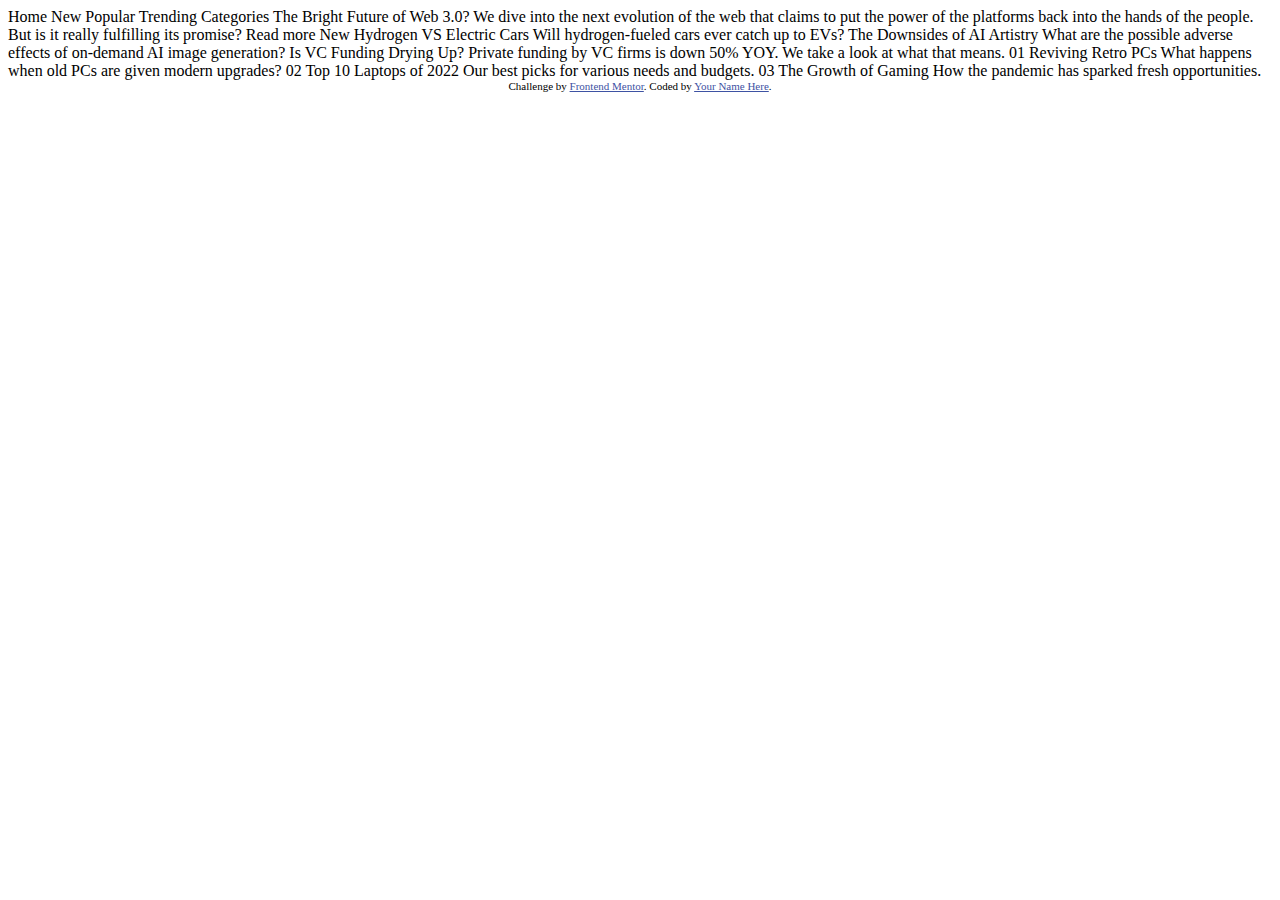
==== index1.html @ 0a506f28 "add a new file" ====
<!DOCTYPE html>
<html lang="en">
<head>
  <meta charset="UTF-8">
  <meta name="viewport" content="width=device-width, initial-scale=1.0"> <!-- displays site properly based on user's device -->

  <link rel="icon" type="image/png" sizes="32x32" href="./assets/images/favicon-32x32.png">

  <title>Frontend Mentor | News homepage</title>

  <!-- Feel free to remove these styles or customise in your own stylesheet 👍 -->
  <style>
    .attribution { font-size: 11px; text-align: center; }
    .attribution a { color: hsl(228, 45%, 44%); }
  </style>
</head>
<body>
<div class="container">


</div>
  Home
  New
  Popular
  Trending
  Categories

  The Bright Future of Web 3.0?

  We dive into the next evolution of the web that claims to put the power of the platforms back into the hands of the people.
  But is it really fulfilling its promise?

  Read more

  New

  Hydrogen VS Electric Cars
  Will hydrogen-fueled cars ever catch up to EVs?

  The Downsides of AI Artistry
  What are the possible adverse effects of on-demand AI image generation?

  Is VC Funding Drying Up?
  Private funding by VC firms is down 50% YOY. We take a look at what that means.

  01
  Reviving Retro PCs
  What happens when old PCs are given modern upgrades?

  02
  Top 10 Laptops of 2022
  Our best picks for various needs and budgets.

  03
  The Growth of Gaming
  How the pandemic has sparked fresh opportunities.

  <div class="attribution">
    Challenge by <a href="https://www.frontendmentor.io?ref=challenge" target="_blank">Frontend Mentor</a>.
    Coded by <a href="#">Your Name Here</a>.
  </div>
</body>
</html>
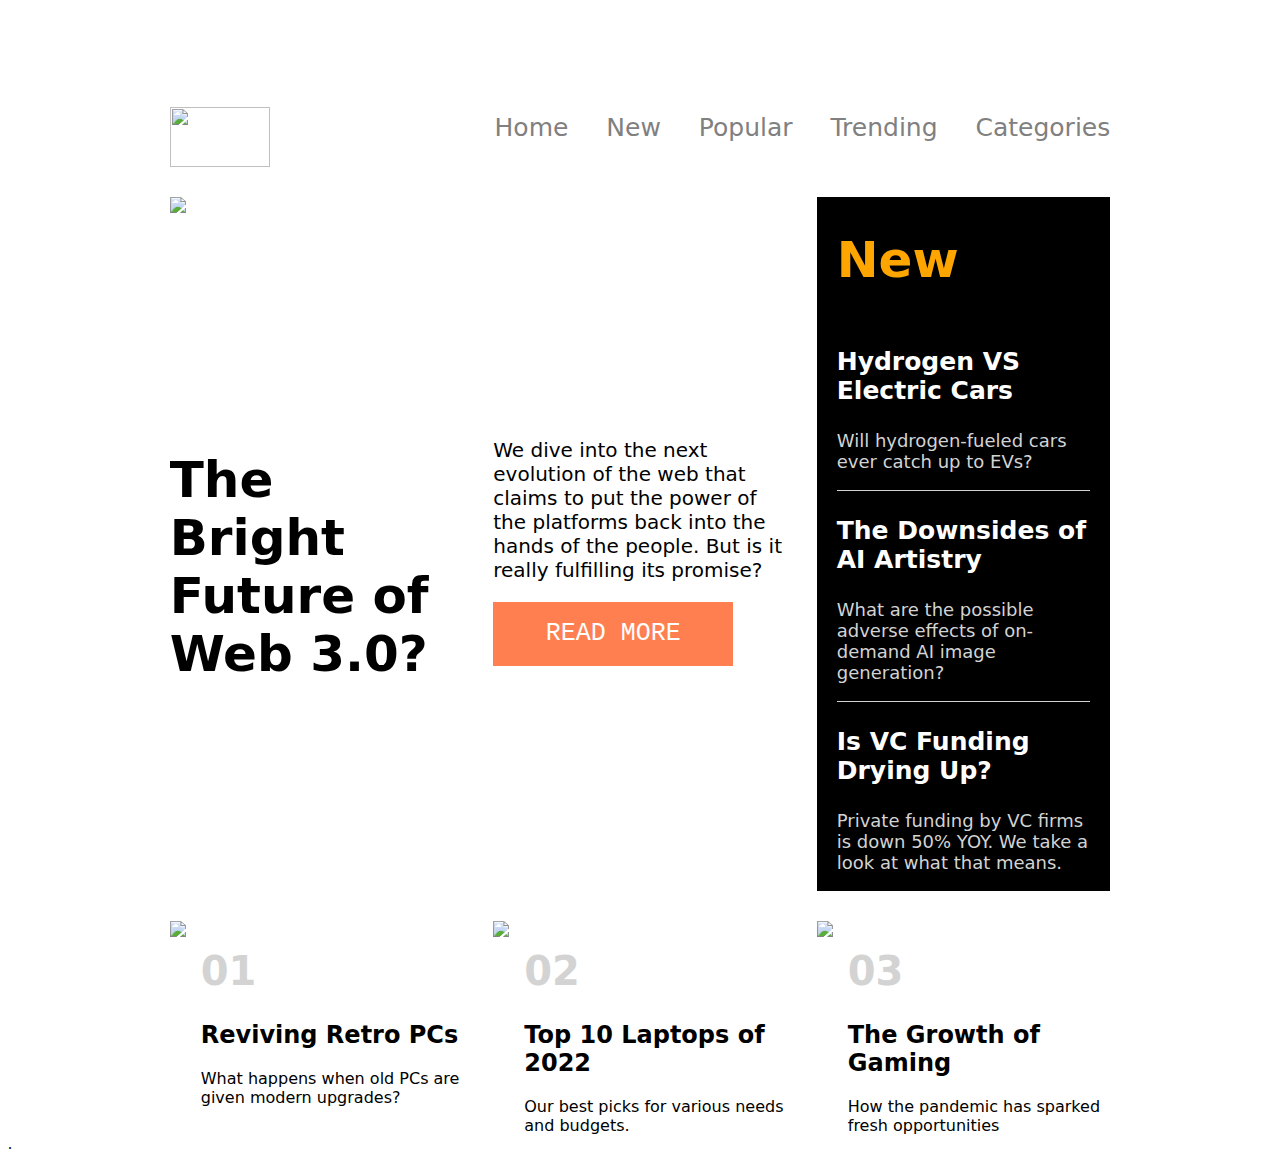
==== commit 96d2dd8a: "wrap the design" ====
--- a/index1.html
+++ b/index1.html
@@ -4,11 +4,11 @@
   <meta charset="UTF-8">
   <meta name="viewport" content="width=device-width, initial-scale=1.0"> <!-- displays site properly based on user's device -->
 
-  <link rel="icon" type="image/png" sizes="32x32" href="./assets/images/favicon-32x32.png">
+  <link rel="icon" type="image/png" sizes="32x32" href="assets1/images/favicon-32x32.png">
 
   <title>Frontend Mentor | News homepage</title>
 
-  <!-- Feel free to remove these styles or customise in your own stylesheet 👍 -->
+  <link rel="stylesheet" href="styles1.css">
   <style>
     .attribution { font-size: 11px; text-align: center; }
     .attribution a { color: hsl(228, 45%, 44%); }
@@ -16,48 +16,74 @@
 </head>
 <body>
 <div class="container">
+  <div class="header">
+    <img class="logo" src="/news-homepage/assets1/images/logo.svg" width="100px" height="60px">
+    <p class="header">
+      Home New Popular Trending Categories
+    </p>
+  </div>
+
+  <div class="bigImage">
+    <img class="colorful" src="/news-homepage/assets1/images/image-web-3-desktop.jpg" width="920">
+  </div>
+  <div class="blackBox">
+
+    <h1 class="new">New</h1>
+
+      <div class="boxText">
+        <h3> Hydrogen VS Electric Cars </h3>
+        <p class="blackBox">Will hydrogen-fueled cars ever catch up to EVs?</p>
+      </div>
+      <div class="boxText">
+        <h3>The Downsides of AI Artistry</h3>
+        <p class="blackBox">What are the possible adverse effects of on-demand AI image generation?</p>
+      </div>
+      <div>
+        <h3>Is VC Funding Drying Up?</h3>
+        <p class="blackBox">Private funding by VC firms is down 50% YOY. We take a look at what that means.</p>
+      </div>
+
+
+  </div>
+  <div class="bigTitle">
+    <h1 class="bigTitle">The Bright Future of Web 3.0?</h1>
+  </div>
+  <div class="button">
+    <p class ="text">We dive into the next evolution of the web that claims to put the power of the platforms back into the hands of the people.
+      But is it really fulfilling its promise?</p>
+    <div class="partButton"> READ MORE</div>
+  </div>
+  <div class="first">
+    <img class="computer" src="/news-homepage/assets1/images/image-retro-pcs.jpg" height="200">
+    <div class="smallText">
+      <h1>01</h1>
+      <h2>Reviving Retro PCs</h2>
+      What happens when old PCs are given modern upgrades?
+    </div>
+
+  </div>
+  <div class="second">
+    <img class="keyboard" src="/news-homepage/assets1/images/image-top-laptops.jpg" height="200">
+    <div class="smallText">
+      <h1>02</h1>
+      <h2>Top 10 Laptops of 2022</h2>
+      Our best picks for various needs and budgets.
+    </div>
+  </div>
+  <div class="third">
+    <img class="gaming" src="/news-homepage/assets1/images/image-gaming-growth.jpg" height="200">
+    <div class="smallText">
+      <h1>03</h1>
+      <h2>The Growth of Gaming</h2>
+      How the pandemic has sparked fresh opportunities
+    </div>
+  </div>
 
 
 </div>
-  Home
-  New
-  Popular
-  Trending
-  Categories
 
-  The Bright Future of Web 3.0?
 
-  We dive into the next evolution of the web that claims to put the power of the platforms back into the hands of the people.
-  But is it really fulfilling its promise?
 
-  Read more
-
-  New
-
-  Hydrogen VS Electric Cars
-  Will hydrogen-fueled cars ever catch up to EVs?
-
-  The Downsides of AI Artistry
-  What are the possible adverse effects of on-demand AI image generation?
-
-  Is VC Funding Drying Up?
-  Private funding by VC firms is down 50% YOY. We take a look at what that means.
-
-  01
-  Reviving Retro PCs
-  What happens when old PCs are given modern upgrades?
-
-  02
-  Top 10 Laptops of 2022
-  Our best picks for various needs and budgets.
-
-  03
-  The Growth of Gaming
-  How the pandemic has sparked fresh opportunities.
-
-  <div class="attribution">
-    Challenge by <a href="https://www.frontendmentor.io?ref=challenge" target="_blank">Frontend Mentor</a>.
-    Coded by <a href="#">Your Name Here</a>.
-  </div>
 </body>
 </html>
+.--- a/styles1.css
+++ b/styles1.css
@@ -0,0 +1,132 @@
+body{
+    background-color: Off-white;
+}
+.container {
+    display: grid;
+    background-color: Off-white;
+    grid-template-columns: repeat(8, 1fr);
+    grid-template-rows:minmax(50px, auto);
+    grid-gap: 30px;
+
+}
+div.header {
+    display: flex;
+    grid-column:2/8;
+    grid-row:2/3;
+    align-items: flex-end;
+    justify-content: space-between;
+}
+div.bigImage{
+    display: flex;
+    grid-column:2/4;
+    grid-row:3/3;
+    justify-content: flex-start;
+}
+div.blackBox{
+    display: flex;
+    grid-column:6/8;
+    grid-row: 3/5;
+    background-color: black;
+    flex-direction: column;
+    font-family: Inter, system-ui;
+    padding-left: 20px;
+    padding-right: 20px;
+    justify-content: space-around;
+}
+p.header{
+    font-size: 25px;
+    color: gray;
+    font-family: Inter, system-ui;
+    word-spacing: 30px;
+}
+h1.new{
+    display: flex;
+    color: orange;
+    font-size: 50px;
+}
+h3{
+    color:white;
+
+}
+p{
+    color:lightgrey;
+}
+div.bigTitle{
+    display: flex;
+    grid-column:2/4;
+    grid-row: 4/5;
+    font-size: 40px;
+    font-family: Inter, system-ui;
+}
+div.button{
+    display: flex;
+    grid-column:4/6;
+    grid-row: 4/5;
+}
+div.first{
+    display: flex;
+    grid-column:2/4;
+    grid-row: 5/7;
+}
+div.second{
+    display: flex;
+    grid-column:4/6;
+    grid-row: 5/7;
+}
+div.third{
+    display: flex;
+    grid-column:6/8;
+    grid-row: 5/7;
+}
+p.text{
+    color: black;
+    font-family: Inter, system-ui;
+    font-size: 20px;
+}
+div.button{
+    display: flex;
+    flex-direction: column;
+}
+div.partButton{
+    display: flex;
+    justify-content: center;
+    align-items: center;
+    background-color: coral;
+    color: white;
+    font-size: 25px;
+    font-family: Inter, monospace;
+    width:15rem;
+    height: 4rem;
+}
+h3{
+    font-size: 25px;
+    font-family: Inter, system-ui;
+}
+p.blackBox{
+    font-size: 18px;
+    font-family: Inter, system-ui;
+}
+h1{
+    font-size: 40px;
+    color: lightgrey;
+    font-family: Inter, system-ui;
+}
+h1.bigTitle{
+    color: black;
+    font-size: 50px;
+}
+div.first{
+    font-family: Inter, system-ui;
+}
+div.second{
+    font-family: Inter, system-ui;
+}
+div.third{
+    font-family: Inter, system-ui;
+}
+div.boxText{
+    border-bottom:1px solid lightgrey;
+}
+div.smallText{
+    margin-left: 15px;
+}